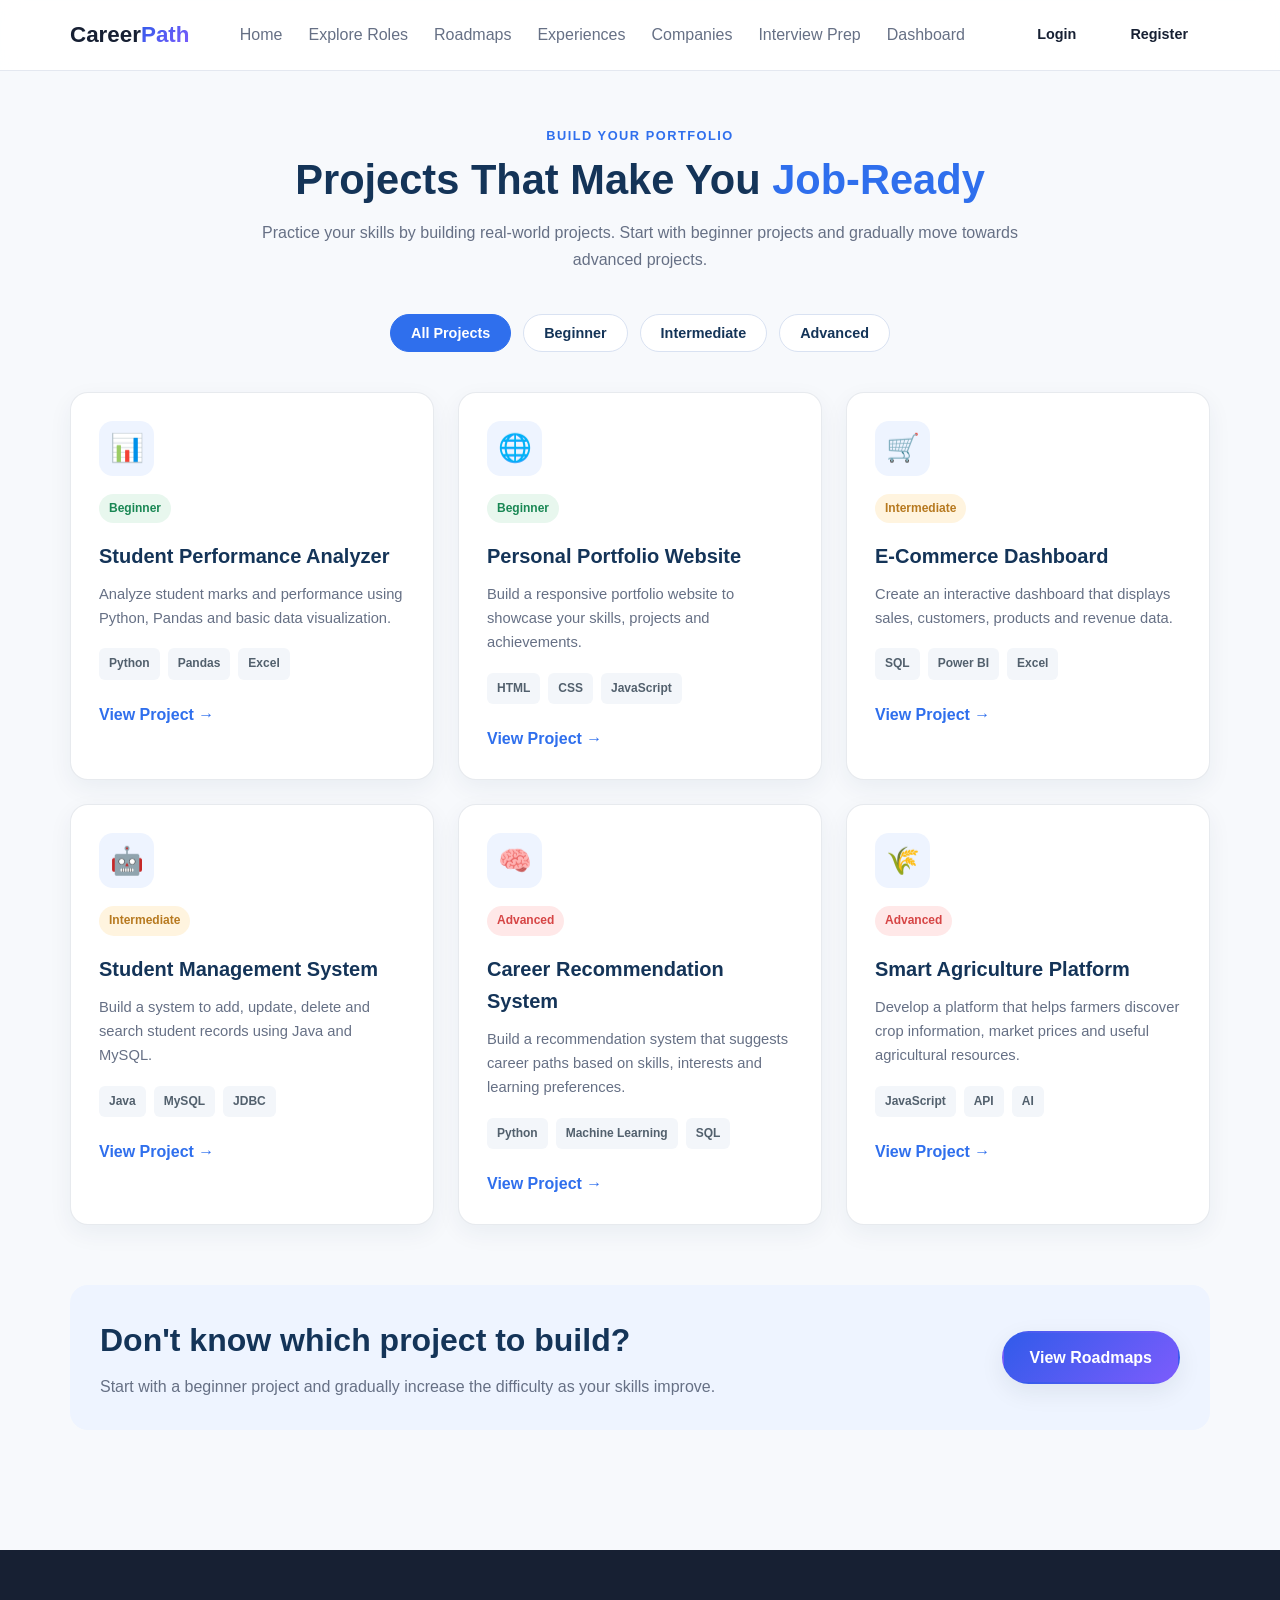
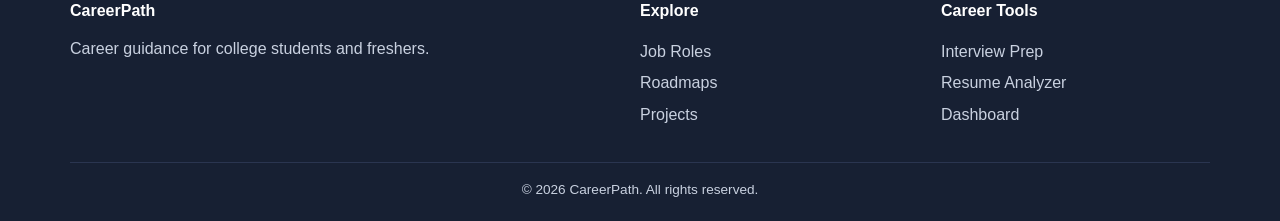
==== pages/projects.html @ c2577b4e "Add CareerPath project" ====
<!DOCTYPE html>
<html lang="en">

<head>

    <meta charset="UTF-8">

    <meta name="viewport" content="width=device-width, initial-scale=1.0">

    <title>Projects | CareerPath</title>

    <!-- Main CSS -->
    <link rel="stylesheet" href="../css/style.css">

    <!-- Navbar -->
    <link rel="stylesheet" href="../css/navbar.css">

    <!-- Projects CSS -->
    <link rel="stylesheet" href="../css/projects.css">

    <!-- Responsive CSS -->
    <link rel="stylesheet" href="../css/responsive.css">

</head>


<body data-root="../" data-page="Projects">


    <!-- ==============================
         NAVBAR
    =============================== -->

    <div id="navbar"></div>



    <!-- ==============================
         PROJECTS PAGE
    =============================== -->

    <main class="projects-page">

        <div class="container">


            <!-- PAGE HEADER -->

            <section class="projects-header">

                <p class="eyebrow">
                    BUILD YOUR PORTFOLIO
                </p>

                <h1>
                    Projects That Make You
                    <span>Job-Ready</span>
                </h1>

                <p class="projects-intro">
                    Practice your skills by building real-world projects.
                    Start with beginner projects and gradually move towards
                    advanced projects.
                </p>

            </section>



            <!-- PROJECT FILTER -->

            <section class="project-filters">

                <button class="filter-btn active" data-filter="all">
                    All Projects
                </button>

                <button class="filter-btn" data-filter="beginner">
                    Beginner
                </button>

                <button class="filter-btn" data-filter="intermediate">
                    Intermediate
                </button>

                <button class="filter-btn" data-filter="advanced">
                    Advanced
                </button>

            </section>



            <!-- PROJECT CARDS -->

            <section class="projects-grid">


                <!-- PROJECT 1 -->

                <div class="project-card" data-level="beginner">

                    <div class="project-icon">
                        📊
                    </div>

                    <span class="project-level beginner-level">
                        Beginner
                    </span>

                    <h2>
                        Student Performance Analyzer
                    </h2>

                    <p>
                        Analyze student marks and performance using
                        Python, Pandas and basic data visualization.
                    </p>

                    <div class="project-tags">

                        <span>Python</span>
                        <span>Pandas</span>
                        <span>Excel</span>

                    </div>

                    <a href="#" class="project-link">
                        View Project →
                    </a>

                </div>



                <!-- PROJECT 2 -->

                <div class="project-card" data-level="beginner">

                    <div class="project-icon">
                        🌐
                    </div>

                    <span class="project-level beginner-level">
                        Beginner
                    </span>

                    <h2>
                        Personal Portfolio Website
                    </h2>

                    <p>
                        Build a responsive portfolio website to showcase
                        your skills, projects and achievements.
                    </p>

                    <div class="project-tags">

                        <span>HTML</span>
                        <span>CSS</span>
                        <span>JavaScript</span>

                    </div>

                    <a href="#" class="project-link">
                        View Project →
                    </a>

                </div>



                <!-- PROJECT 3 -->

                <div class="project-card" data-level="intermediate">

                    <div class="project-icon">
                        🛒
                    </div>

                    <span class="project-level intermediate-level">
                        Intermediate
                    </span>

                    <h2>
                        E-Commerce Dashboard
                    </h2>

                    <p>
                        Create an interactive dashboard that displays
                        sales, customers, products and revenue data.
                    </p>

                    <div class="project-tags">

                        <span>SQL</span>
                        <span>Power BI</span>
                        <span>Excel</span>

                    </div>

                    <a href="#" class="project-link">
                        View Project →
                    </a>

                </div>



                <!-- PROJECT 4 -->

                <div class="project-card" data-level="intermediate">

                    <div class="project-icon">
                        🤖
                    </div>

                    <span class="project-level intermediate-level">
                        Intermediate
                    </span>

                    <h2>
                        Student Management System
                    </h2>

                    <p>
                        Build a system to add, update, delete and search
                        student records using Java and MySQL.
                    </p>

                    <div class="project-tags">

                        <span>Java</span>
                        <span>MySQL</span>
                        <span>JDBC</span>

                    </div>

                    <a href="#" class="project-link">
                        View Project →
                    </a>

                </div>



                <!-- PROJECT 5 -->

                <div class="project-card" data-level="advanced">

                    <div class="project-icon">
                        🧠
                    </div>

                    <span class="project-level advanced-level">
                        Advanced
                    </span>

                    <h2>
                        Career Recommendation System
                    </h2>

                    <p>
                        Build a recommendation system that suggests
                        career paths based on skills, interests and
                        learning preferences.
                    </p>

                    <div class="project-tags">

                        <span>Python</span>
                        <span>Machine Learning</span>
                        <span>SQL</span>

                    </div>

                    <a href="#" class="project-link">
                        View Project →
                    </a>

                </div>



                <!-- PROJECT 6 -->

                <div class="project-card" data-level="advanced">

                    <div class="project-icon">
                        🌾
                    </div>

                    <span class="project-level advanced-level">
                        Advanced
                    </span>

                    <h2>
                        Smart Agriculture Platform
                    </h2>

                    <p>
                        Develop a platform that helps farmers discover
                        crop information, market prices and useful
                        agricultural resources.
                    </p>

                    <div class="project-tags">

                        <span>JavaScript</span>
                        <span>API</span>
                        <span>AI</span>

                    </div>

                    <a href="#" class="project-link">
                        View Project →
                    </a>

                </div>


            </section>



            <!-- PROJECT SUGGESTION -->

            <section class="project-cta">

                <div>

                    <h2>
                        Don't know which project to build?
                    </h2>

                    <p>
                        Start with a beginner project and gradually
                        increase the difficulty as your skills improve.
                    </p>

                </div>

                <a href="roadmap.html" class="btn btn-primary">
                    View Roadmaps
                </a>

            </section>


        </div>

    </main>



    <!-- ==============================
         FOOTER
    =============================== -->

    <div id="footer"></div>



    <!-- JAVASCRIPT -->

    <script src="../js/main.js"></script>


    <!-- FILTER SCRIPT -->

    <script>

        const filterButtons =
            document.querySelectorAll(".filter-btn");

        const projectCards =
            document.querySelectorAll(".project-card");


        filterButtons.forEach(button => {

            button.addEventListener("click", () => {


                /* Remove active from all buttons */

                filterButtons.forEach(btn => {
                    btn.classList.remove("active");
                });


                /* Add active to clicked button */

                button.classList.add("active");


                /* Get selected filter */

                const filter =
                    button.getAttribute("data-filter");


                /* Show / hide projects */

                projectCards.forEach(card => {

                    const level =
                        card.getAttribute("data-level");


                    if (filter === "all" || level === filter) {

                        card.style.display = "block";

                    } else {

                        card.style.display = "none";

                    }

                });

            });

        });

    </script>


</body>

</html>
---- css/style.css ----
/* =========================================================
   CareerPath design system (shared by every page)
   1. Variables  2. Reset  3. Typography  4. Layout
   5. Buttons    6. Cards  7. Tags/Progress  8. Animations
   ========================================================= */

/* 1. VARIABLES - change colours here and the whole site updates */
:root {
  --primary: #315BEA;
  --secondary: #7C5CFC;
  --bg: #F7F9FC;
  --text: #172033;
  --text-light: #667085;
  --white: #FFFFFF;
  --border: #E4E8F0;
  --gradient: linear-gradient(135deg, var(--primary), var(--secondary));
  --radius: 16px;
  --shadow: 0 8px 24px rgba(23, 32, 51, 0.08);
  --shadow-hover: 0 14px 32px rgba(49, 91, 234, 0.18);
  --font: 'Inter', 'Segoe UI', Arial, sans-serif;
}

/* 2. RESET */
* { margin: 0; padding: 0; box-sizing: border-box; }
html { scroll-behavior: smooth; }
body { font-family: var(--font); background: var(--bg); color: var(--text); line-height: 1.6; }
img { max-width: 100%; display: block; }
a { color: inherit; text-decoration: none; }
ul { list-style: none; }

/* 3. TYPOGRAPHY */
h1 { font-size: 3rem; line-height: 1.15; }
h2 { font-size: 2rem; }
h3 { font-size: 1.15rem; }
.muted { color: var(--text-light); }
.gradient-text { background: var(--gradient); -webkit-background-clip: text; background-clip: text; color: transparent; }

/* 4. LAYOUT */
.container { width: min(1140px, 92%); margin: 0 auto; }
.section { padding: 72px 0; }
.section-title { text-align: center; margin-bottom: 40px; }
.section-title p { color: var(--text-light); margin-top: 8px; }
.grid { display: grid; gap: 24px; }
/* auto-fit = cards wrap by themselves on any screen size */
.grid-cards { grid-template-columns: repeat(auto-fit, minmax(240px, 1fr)); }

/* 5. BUTTONS */
.btn { display: inline-block; padding: 12px 26px; border-radius: 999px; font-weight: 600;
  border: 2px solid transparent; cursor: pointer; font-family: inherit; font-size: 1rem;
  transition: transform .25s, box-shadow .25s, background .25s; }
.btn:hover { transform: translateY(-3px); }
.btn-primary { background: var(--gradient); color: var(--white); box-shadow: var(--shadow); }
.btn-primary:hover { box-shadow: var(--shadow-hover); }
.btn-outline { border-color: var(--primary); color: var(--primary); background: transparent; }
.btn-outline:hover { background: var(--primary); color: var(--white); }

/* 6. CARDS */
.card { background: var(--white); border-radius: var(--radius); padding: 24px;
  box-shadow: var(--shadow); border: 1px solid var(--border);
  transition: transform .3s, box-shadow .3s; }
.card:hover { transform: translateY(-6px); box-shadow: var(--shadow-hover); }
.card-icon { font-size: 2rem; margin-bottom: 12px; }

/* 7. TAGS + PROGRESS BAR */
.tag { display: inline-block; font-size: .78rem; padding: 4px 10px; border-radius: 999px;
  background: #EEF2FF; color: var(--primary); margin: 2px 4px 2px 0; font-weight: 500; }
.progress { height: 10px; background: #E9EDF5; border-radius: 999px; overflow: hidden; }
.progress-fill { height: 100%; width: 0; background: var(--gradient); border-radius: 999px;
  transition: width 1s ease; }

/* 8. ANIMATIONS */
.reveal { opacity: 0; transform: translateY(28px); transition: opacity .7s ease, transform .7s ease; }
.reveal.visible { opacity: 1; transform: none; }
@keyframes float { 0%,100% { transform: translateY(0); } 50% { transform: translateY(-16px); } }
@media (prefers-reduced-motion: reduce) {
  * { animation: none !important; transition: none !important; }
  .reveal { opacity: 1; transform: none; }
}
---- css/navbar.css ----
/* Navbar + footer (same on every page) */
.navbar { position: sticky; top: 0; z-index: 100; background: rgba(255,255,255,.9);
  backdrop-filter: blur(10px); border-bottom: 1px solid var(--border); }
.nav-inner { display: flex; align-items: center; justify-content: space-between; height: 70px; }
.logo { font-size: 1.4rem; font-weight: 800; }
.logo span { background: var(--gradient); -webkit-background-clip: text; background-clip: text; color: transparent; }
.nav-links { display: flex; gap: 26px; }
.nav-links a { color: var(--text-light); font-weight: 500; padding: 6px 0; transition: color .2s; }
.nav-links a:hover, .nav-links a.active { color: var(--primary); }
.nav-auth { display: flex; gap: 10px; }
.nav-auth .btn { padding: 8px 20px; font-size: .9rem; }
.menu-toggle { display: none; background: none; border: none; font-size: 1.8rem; cursor: pointer; color: var(--text); }

.footer { background: var(--text); color: #C9D1E0; padding: 48px 0 20px; margin-top: 40px; }
.footer-grid { display: grid; grid-template-columns: 2fr 1fr 1fr; gap: 32px; }
.footer h4 { color: var(--white); margin-bottom: 12px; }
.footer a { display: block; padding: 3px 0; }
.footer a:hover { color: var(--white); }
.footer-bottom { text-align: center; margin-top: 32px; padding-top: 16px;
  border-top: 1px solid #2A3550; font-size: .85rem; }
---- css/projects.css ----
/* =========================================
   PROJECTS PAGE
   ========================================= */

.projects-page {
    padding: 55px 0 80px;
}


/* =========================================
   PAGE HEADER
   ========================================= */

.projects-header {
    text-align: center;
    max-width: 800px;
    margin: 0 auto 40px;
}


.projects-header .eyebrow {
    color: #2f6fed;
    font-size: 0.8rem;
    font-weight: 700;
    letter-spacing: 1.5px;
    margin-bottom: 10px;
}


.projects-header h1 {
    color: #143458;
    font-size: 2.6rem;
    margin-bottom: 15px;
}


.projects-header h1 span {
    color: #2f6fed;
}


.projects-intro {
    color: #667085;
    font-size: 1rem;
    line-height: 1.7;
}


/* =========================================
   FILTER BUTTONS
   ========================================= */

.project-filters {
    display: flex;
    justify-content: center;
    flex-wrap: wrap;
    gap: 12px;

    margin-bottom: 40px;
}


.filter-btn {
    padding: 10px 20px;

    background: #ffffff;

    border: 1px solid #d9e2f2;

    border-radius: 25px;

    color: #143458;

    font-size: 0.9rem;

    font-weight: 600;

    cursor: pointer;

    transition: 0.2s ease;
}


.filter-btn:hover {
    border-color: #2f6fed;

    color: #2f6fed;
}


.filter-btn.active {
    background: #2f6fed;

    border-color: #2f6fed;

    color: #ffffff;
}


/* =========================================
   PROJECT GRID
   ========================================= */

.projects-grid {
    display: grid;

    grid-template-columns: repeat(3, 1fr);

    gap: 24px;

    margin-bottom: 60px;
}


/* =========================================
   PROJECT CARD
   ========================================= */

.project-card {
    position: relative;

    padding: 28px;

    background: #ffffff;

    border: 1px solid rgba(20, 52, 88, 0.1);

    border-radius: 18px;

    box-shadow: 0 8px 25px rgba(20, 52, 88, 0.06);

    transition: 0.25s ease;
}


.project-card:hover {
    transform: translateY(-5px);

    box-shadow: 0 15px 35px rgba(20, 52, 88, 0.12);
}


/* =========================================
   PROJECT ICON
   ========================================= */

.project-icon {
    width: 55px;
    height: 55px;

    display: flex;

    align-items: center;

    justify-content: center;

    background: #eef4ff;

    border-radius: 14px;

    font-size: 1.7rem;

    margin-bottom: 18px;
}


/* =========================================
   PROJECT LEVEL
   ========================================= */

.project-level {
    display: inline-block;

    padding: 5px 10px;

    border-radius: 20px;

    font-size: 0.75rem;

    font-weight: 700;

    margin-bottom: 12px;
}


.beginner-level {
    background: #e8f7ee;

    color: #198754;
}


.intermediate-level {
    background: #fff4df;

    color: #b7791f;
}


.advanced-level {
    background: #ffe8e8;

    color: #d64545;
}


/* =========================================
   PROJECT TITLE
   ========================================= */

.project-card h2 {
    color: #143458;

    font-size: 1.25rem;

    margin: 5px 0 10px;
}


/* =========================================
   PROJECT DESCRIPTION
   ========================================= */

.project-card p {
    color: #667085;

    font-size: 0.92rem;

    line-height: 1.65;

    margin-bottom: 18px;
}


/* =========================================
   PROJECT TAGS
   ========================================= */

.project-tags {
    display: flex;

    flex-wrap: wrap;

    gap: 8px;

    margin-bottom: 22px;
}


.project-tags span {
    padding: 6px 10px;

    background: #f3f6fa;

    color: #52606d;

    border-radius: 6px;

    font-size: 0.75rem;

    font-weight: 600;
}


/* =========================================
   PROJECT LINK
   ========================================= */

.project-link {
    color: #2f6fed;

    font-weight: 600;

    text-decoration: none;
}


.project-link:hover {
    text-decoration: underline;
}


/* =========================================
   CTA
   ========================================= */

.project-cta {
    display: flex;

    align-items: center;

    justify-content: space-between;

    gap: 25px;

    padding: 30px;

    background: #eef4ff;

    border-radius: 18px;
}


.project-cta h2 {
    color: #143458;

    margin-bottom: 8px;
}


.project-cta p {
    color: #667085;

    margin: 0;

    line-height: 1.6;
}


/* =========================================
   TABLET
   ========================================= */

@media (max-width: 1000px) {

    .projects-grid {
        grid-template-columns: repeat(2, 1fr);
    }

}


/* =========================================
   MOBILE
   ========================================= */

@media (max-width: 650px) {

    .projects-page {
        padding: 35px 0 50px;
    }


    .projects-header h1 {
        font-size: 2rem;
    }


    .projects-grid {
        grid-template-columns: 1fr;
    }


    .project-cta {
        flex-direction: column;

        align-items: flex-start;
    }

}
---- css/responsive.css ----
/* Responsive rules (loaded last so it can override other files) */
@media (max-width: 992px) {
  h1 { font-size: 2.4rem; }
  .hero-inner { grid-template-columns: 1fr; text-align: center; }
  .hero-buttons { justify-content: center; }
  .hero-visual { display: none; }
}
@media (max-width: 768px) {
  .section { padding: 48px 0; }
  h2 { font-size: 1.6rem; }
  .menu-toggle { display: block; }
  /* the nav links + login buttons turn into a dropdown menu */
  .nav-links, .nav-auth { display: none; }
  .navbar.open .nav-links, .navbar.open .nav-auth { display: flex; }
  .navbar.open .nav-links { flex-direction: column; position: absolute; top: 70px; left: 0; right: 0;
    background: var(--white); padding: 16px 5%; gap: 14px; border-bottom: 1px solid var(--border); }
  .navbar.open .nav-auth { position: absolute; top: 330px; left: 0; right: 0;
    background: var(--white); padding: 0 5% 16px; }
  .footer-grid { grid-template-columns: 1fr; }
}
@media (max-width: 480px) {
  h1 { font-size: 2rem; }
  .hero-buttons .btn { width: 100%; text-align: center; }
}
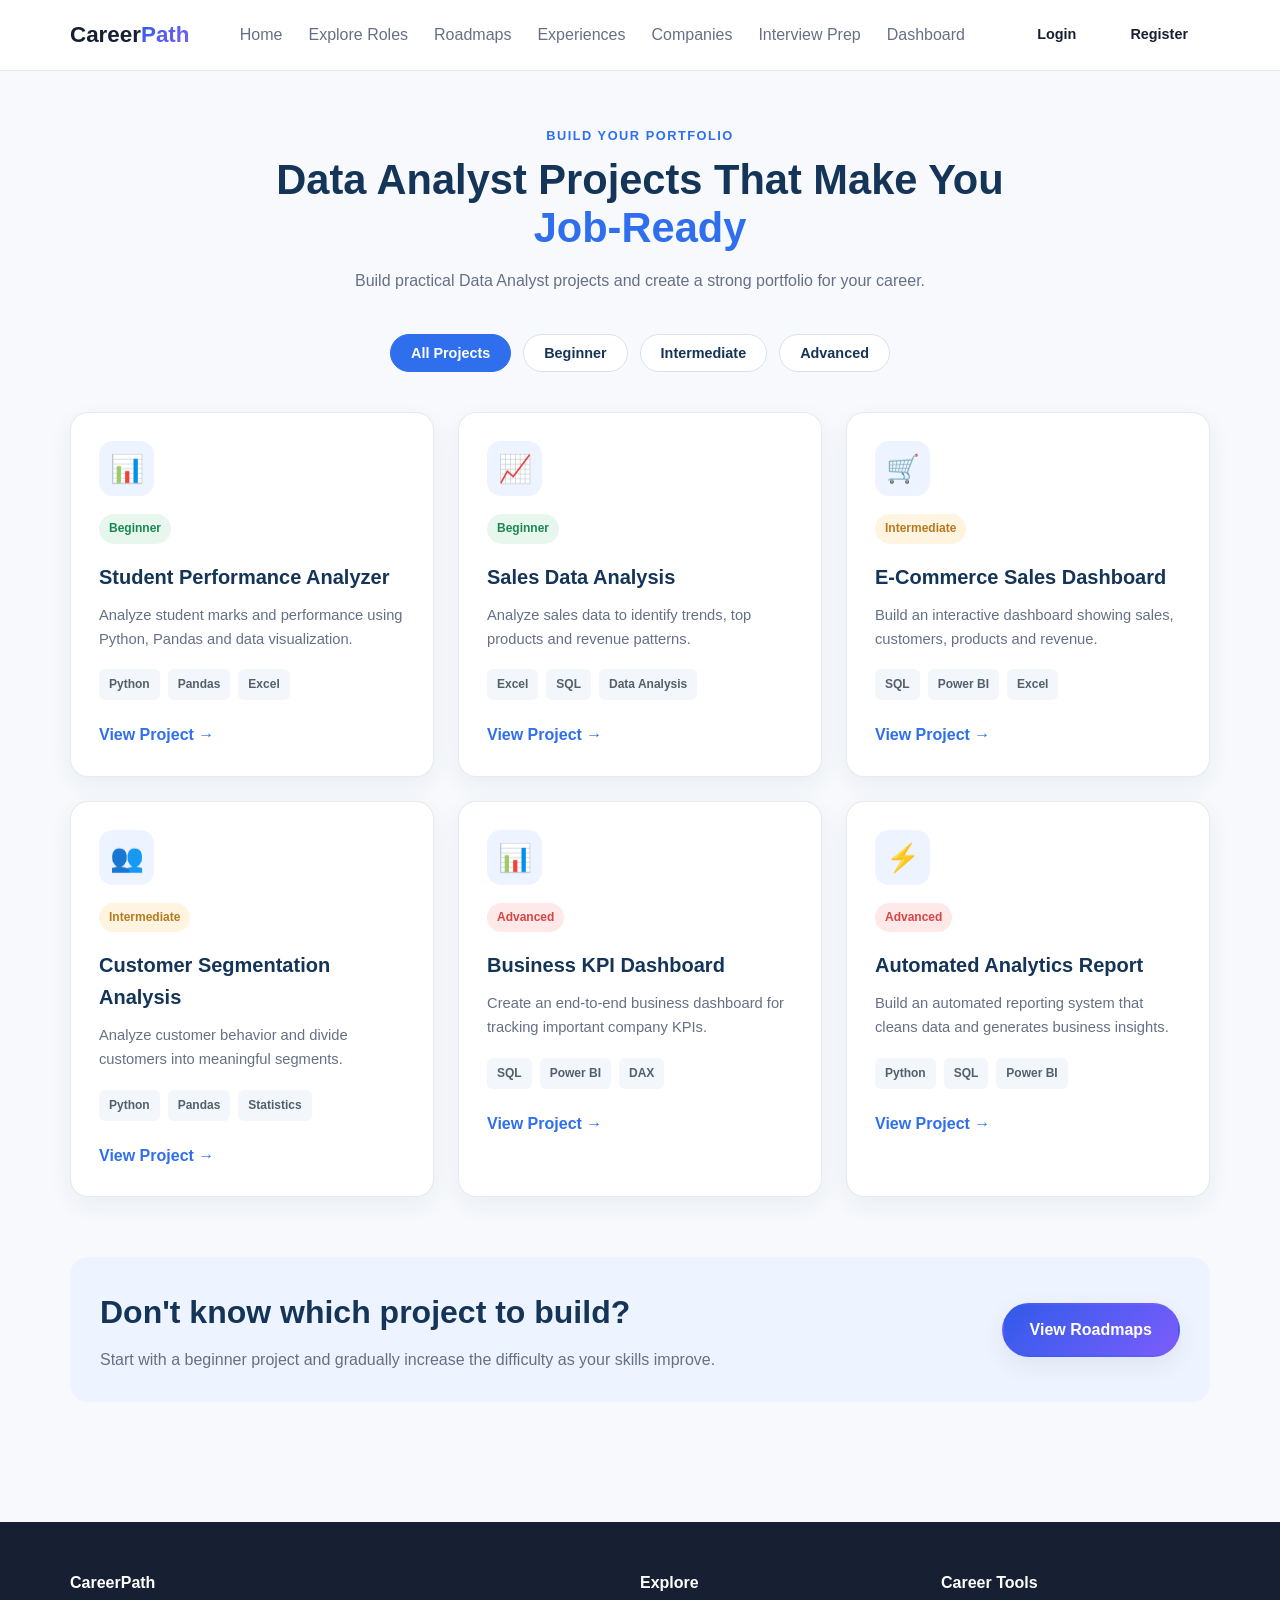
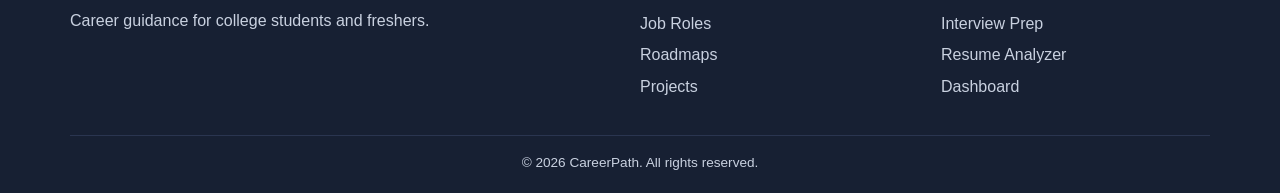
==== commit 4124034e: "Added dynamic role details projects and roadmaps" ====
--- a/pages/projects.html
+++ b/pages/projects.html
@@ -12,7 +12,7 @@
     <!-- Main CSS -->
     <link rel="stylesheet" href="../css/style.css">
 
-    <!-- Navbar -->
+    <!-- Navbar CSS -->
     <link rel="stylesheet" href="../css/navbar.css">
 
     <!-- Projects CSS -->
@@ -52,12 +52,12 @@
                     BUILD YOUR PORTFOLIO
                 </p>
 
-                <h1>
+                <h1 id="projectsTitle">
                     Projects That Make You
                     <span>Job-Ready</span>
                 </h1>
 
-                <p class="projects-intro">
+                <p class="projects-intro" id="projectsIntro">
                     Practice your skills by building real-world projects.
                     Start with beginner projects and gradually move towards
                     advanced projects.
@@ -93,231 +93,9 @@
 
             <!-- PROJECT CARDS -->
 
-            <section class="projects-grid">
+            <section class="projects-grid" id="projectsGrid">
 
-
-                <!-- PROJECT 1 -->
-
-                <div class="project-card" data-level="beginner">
-
-                    <div class="project-icon">
-                        📊
-                    </div>
-
-                    <span class="project-level beginner-level">
-                        Beginner
-                    </span>
-
-                    <h2>
-                        Student Performance Analyzer
-                    </h2>
-
-                    <p>
-                        Analyze student marks and performance using
-                        Python, Pandas and basic data visualization.
-                    </p>
-
-                    <div class="project-tags">
-
-                        <span>Python</span>
-                        <span>Pandas</span>
-                        <span>Excel</span>
-
-                    </div>
-
-                    <a href="#" class="project-link">
-                        View Project →
-                    </a>
-
-                </div>
-
-
-
-                <!-- PROJECT 2 -->
-
-                <div class="project-card" data-level="beginner">
-
-                    <div class="project-icon">
-                        🌐
-                    </div>
-
-                    <span class="project-level beginner-level">
-                        Beginner
-                    </span>
-
-                    <h2>
-                        Personal Portfolio Website
-                    </h2>
-
-                    <p>
-                        Build a responsive portfolio website to showcase
-                        your skills, projects and achievements.
-                    </p>
-
-                    <div class="project-tags">
-
-                        <span>HTML</span>
-                        <span>CSS</span>
-                        <span>JavaScript</span>
-
-                    </div>
-
-                    <a href="#" class="project-link">
-                        View Project →
-                    </a>
-
-                </div>
-
-
-
-                <!-- PROJECT 3 -->
-
-                <div class="project-card" data-level="intermediate">
-
-                    <div class="project-icon">
-                        🛒
-                    </div>
-
-                    <span class="project-level intermediate-level">
-                        Intermediate
-                    </span>
-
-                    <h2>
-                        E-Commerce Dashboard
-                    </h2>
-
-                    <p>
-                        Create an interactive dashboard that displays
-                        sales, customers, products and revenue data.
-                    </p>
-
-                    <div class="project-tags">
-
-                        <span>SQL</span>
-                        <span>Power BI</span>
-                        <span>Excel</span>
-
-                    </div>
-
-                    <a href="#" class="project-link">
-                        View Project →
-                    </a>
-
-                </div>
-
-
-
-                <!-- PROJECT 4 -->
-
-                <div class="project-card" data-level="intermediate">
-
-                    <div class="project-icon">
-                        🤖
-                    </div>
-
-                    <span class="project-level intermediate-level">
-                        Intermediate
-                    </span>
-
-                    <h2>
-                        Student Management System
-                    </h2>
-
-                    <p>
-                        Build a system to add, update, delete and search
-                        student records using Java and MySQL.
-                    </p>
-
-                    <div class="project-tags">
-
-                        <span>Java</span>
-                        <span>MySQL</span>
-                        <span>JDBC</span>
-
-                    </div>
-
-                    <a href="#" class="project-link">
-                        View Project →
-                    </a>
-
-                </div>
-
-
-
-                <!-- PROJECT 5 -->
-
-                <div class="project-card" data-level="advanced">
-
-                    <div class="project-icon">
-                        🧠
-                    </div>
-
-                    <span class="project-level advanced-level">
-                        Advanced
-                    </span>
-
-                    <h2>
-                        Career Recommendation System
-                    </h2>
-
-                    <p>
-                        Build a recommendation system that suggests
-                        career paths based on skills, interests and
-                        learning preferences.
-                    </p>
-
-                    <div class="project-tags">
-
-                        <span>Python</span>
-                        <span>Machine Learning</span>
-                        <span>SQL</span>
-
-                    </div>
-
-                    <a href="#" class="project-link">
-                        View Project →
-                    </a>
-
-                </div>
-
-
-
-                <!-- PROJECT 6 -->
-
-                <div class="project-card" data-level="advanced">
-
-                    <div class="project-icon">
-                        🌾
-                    </div>
-
-                    <span class="project-level advanced-level">
-                        Advanced
-                    </span>
-
-                    <h2>
-                        Smart Agriculture Platform
-                    </h2>
-
-                    <p>
-                        Develop a platform that helps farmers discover
-                        crop information, market prices and useful
-                        agricultural resources.
-                    </p>
-
-                    <div class="project-tags">
-
-                        <span>JavaScript</span>
-                        <span>API</span>
-                        <span>AI</span>
-
-                    </div>
-
-                    <a href="#" class="project-link">
-                        View Project →
-                    </a>
-
-                </div>
-
+                <!-- Projects will be generated by JavaScript -->
 
             </section>
 
@@ -365,66 +143,8 @@
 
     <script src="../js/main.js"></script>
 
-
-    <!-- FILTER SCRIPT -->
-
-    <script>
-
-        const filterButtons =
-            document.querySelectorAll(".filter-btn");
-
-        const projectCards =
-            document.querySelectorAll(".project-card");
-
-
-        filterButtons.forEach(button => {
-
-            button.addEventListener("click", () => {
-
-
-                /* Remove active from all buttons */
-
-                filterButtons.forEach(btn => {
-                    btn.classList.remove("active");
-                });
-
-
-                /* Add active to clicked button */
-
-                button.classList.add("active");
-
-
-                /* Get selected filter */
-
-                const filter =
-                    button.getAttribute("data-filter");
-
-
-                /* Show / hide projects */
-
-                projectCards.forEach(card => {
-
-                    const level =
-                        card.getAttribute("data-level");
-
-
-                    if (filter === "all" || level === filter) {
-
-                        card.style.display = "block";
-
-                    } else {
-
-                        card.style.display = "none";
-
-                    }
-
-                });
-
-            });
-
-        });
-
-    </script>
+    <!-- Projects JavaScript -->
+    <script src="../js/projects.js"></script>
 
 
 </body>
